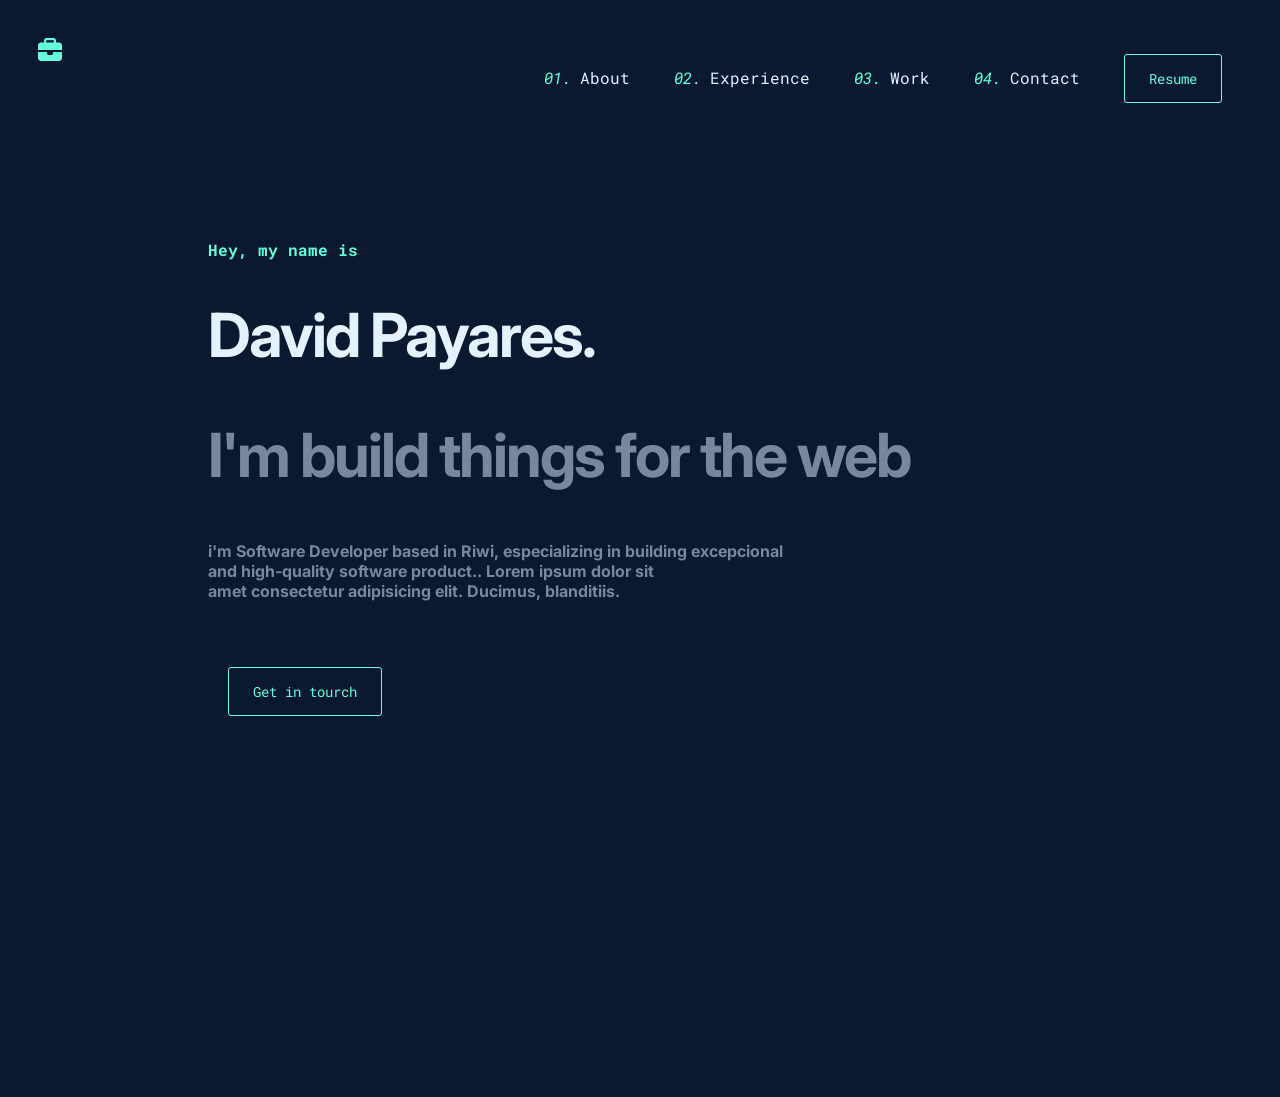
==== src/index.html @ c7815cc5 "Primer commit" ====
<!DOCTYPE html>
<html lang="en">
<head>
    <meta charset="UTF-8">
    <meta name="viewport" content="width=device-width, initial-scale=1.0">
    <link rel="stylesheet" href="./style/style.css">
    <link rel="stylesheet" href="<link rel="stylesheet" href="https://cdn.jsdelivr.net/npm/bootstrap@4.3.1/dist/css/bootstrap.min.css" integrity="sha384-ggOyR0iXCbMQv3Xipma34MD+dH/1fQ784/j6cY/iJTQUOhcWr7x9JvoRxT2MZw1T" crossorigin="anonymous">
    <link rel="preconnect" href="https://fonts.googleapis.com">
    <link rel="preconnect" href="https://fonts.gstatic.com" crossorigin>
    <link href="https://fonts.googleapis.com/css2?family=Inter:wght@400;500;600;700;800&family=Roboto+Mono:wght@400;500&display=swap" rel="stylesheet">
    <link rel="stylesheet" href="https://cdnjs.cloudflare.com/ajax/libs/font-awesome/6.7.2/css/all.min.css">
    <link type="icon-img" rel="icon" href="./img/briefcase.svg">

    <title>David Payares || Portafolio</title>
</head>
<body>
    <header>
        <nav>
            <i class="fa-solid fa-briefcase"></i>
            <ul>
                <li>
                    <a href="./page/about.html"><i> 01. </i>About</a>
                    <a href="./page/experience.html"><i>02. </i>Experience</a>
                    <a href="./page/work.html"><i>03. </i>Work</a>
                    <a href="./page/contact.html"><i>04. </i>Contact</a>
                    <button type="button">Resume</button>
                </li>
            </ul>
        </nav>
    </header>
    <main>
        <div class="text-content">
            <p id="saludo">Hey, my name is </p>
            <h1>David Payares.</h1>
            <h2>I'm build things for the web</h2>
            <p id="description-me">i'm Software Developer based in Riwi, especializing in building excepcional <br>
            and high-quality software product.. Lorem ipsum dolor sit <br>
            amet consectetur adipisicing elit. Ducimus, blanditiis.</p>
            <button type="button">Get in tourch</button>

        </div>
       
    </main>
</body>
</html>
---- src/style/style.css ----
body {
    display: flex;
    flex-direction: column;
    justify-content: space-between;
    background-color: #0A1930;
    font-family: 'inter', sans-serif;
    

}
h1 , p {
    font-family: 'Inter', sans-serif;
    font-weight: 700;
}
h1, h2{
    font-size: clamp(2.5rem, 6vw, 3.8rem);
    font-weight: 700;
    letter-spacing: -2px;
    line-height: 1.15;
    color: #E6F1FF;
}
h2 {
    color: rgba(148, 163, 184, 0.8);
}
h2:hover {
    color: rgba(226, 232, 240, 1);
}
nav {
    background-color: transparent;
    display: flex;
    justify-content: space-between;
    padding: 30px;
}
img {
    width: 50px;
    height: auto;
    border-radius: 50%;
}
ul li a {
    padding: 20px;
    text-decoration: none;
    color: #E6F1FF;
    font-family: 'Roboto Mono', monospace;
 
    
}
button {
    display: inline-block;
    padding: 14px 24px;
    margin-right: 20px;
    margin-left: 20px;

    background: transparent;
    color: #64FFDA;
    border: 1px solid #64FFDA;
    border-radius: 3px;

    font-family: monospace;
    font-size: 14px;
    text-decoration: none;

    cursor: pointer;
    transition: background-color 0.3s ease;
    font-family: 'Roboto Mono', monospace;
}
ul li button:hover {
    background-color: rgba(100, 255, 218, 0.1);
}
main button:hover {
    background-color: rgba(100, 255, 218, 0.1);
}

ul li {
    list-style-type: none;
    
}
main {
    background-color: transparent;
    margin-top: 40px;
    height: 100vh;
}
.text-content {
    margin-top: 50px;
    margin-left: 200px;
    color: #E6F1FF;
    
}

.text-content button {
    margin-top: 50px;
}
#saludo {
    color: #64FFDA;
    font-family: 'Roboto Mono', monospace;

}
.fa-briefcase {
    color: #64FFDA;
    font-size: 24px;
}
ul li a i{
    color: #64FFDA;
}
ul li a:hover {
    color: rgba(148, 163, 184, 0.8)
}
#description-me {
    color: rgba(148, 163, 184, 0.8);
    margin-top: 10px;

}
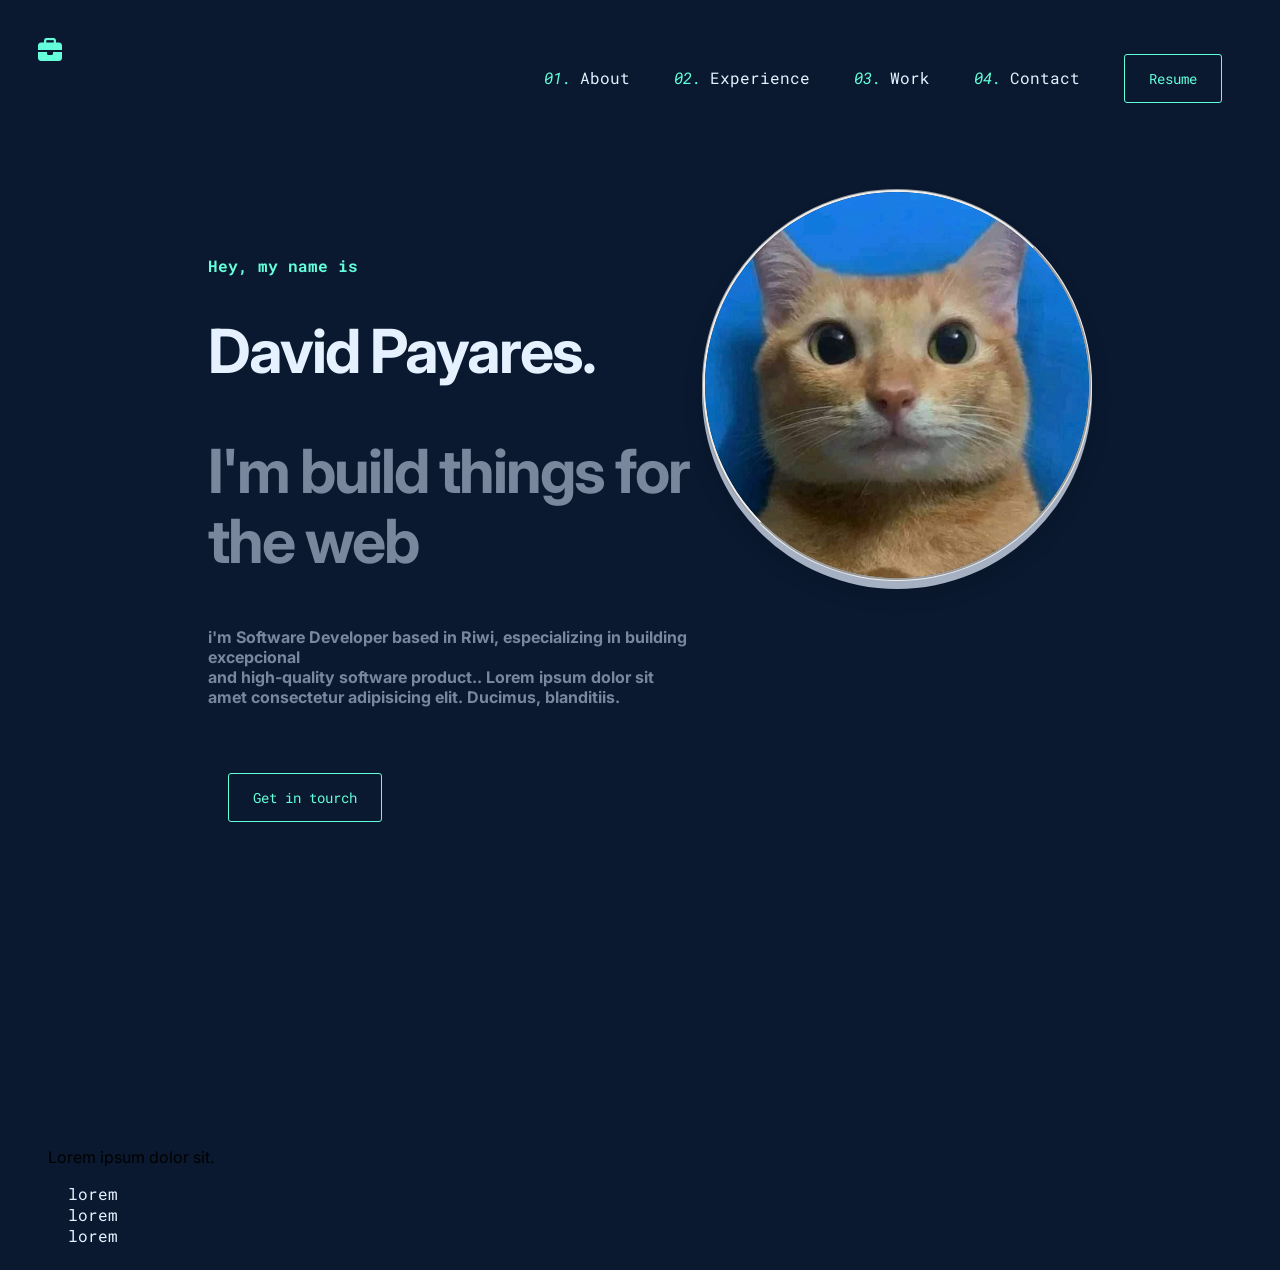
==== commit 271f3e8c: "Mejora en el home, inicio de pagina about" ====
--- a/src/index.html
+++ b/src/index.html
@@ -37,9 +37,27 @@
             and high-quality software product.. Lorem ipsum dolor sit <br>
             amet consectetur adipisicing elit. Ducimus, blanditiis.</p>
             <button type="button">Get in tourch</button>
-
+            
         </div>
+        <div class="img-perfil-pr">
+                <img src="./img/perfil.jpeg" alt="">
+        </div>
+        
        
     </main>
+    <footer>
+        <div>
+            <ul>
+                <li><a href=""></a></li>
+                <li><a href=""></a></li>
+                <li>Lorem ipsum dolor sit.</li>
+            </ul>
+        </div>
+        <ul>
+            <li><a href="">lorem</a></li>
+            <li><a href="">lorem</a></li>
+            <li><a href="">lorem</a></li>
+        </ul>
+    </footer>
 </body>
 </html>
--- a/src/style/style.css
+++ b/src/style/style.css
@@ -77,11 +77,16 @@
     background-color: transparent;
     margin-top: 40px;
     height: 100vh;
+    display: flex;
+    justify-content: space-between;
+   
+    
 }
 .text-content {
     margin-top: 50px;
     margin-left: 200px;
     color: #E6F1FF;
+    
     
 }
 
@@ -107,4 +112,30 @@
     color: rgba(148, 163, 184, 0.8);
     margin-top: 10px;
 
-}+}
+.img-perfil-pr {
+    background-color: black;
+    margin-right: 20vh;
+    display: inline-grid;
+    height: min-content;
+    border-radius: 50%;
+    border-style: groove;
+    box-shadow: 
+    0 8px 0 #a5b1c2, 
+    0 15px 20px rgba(0, 0, 0, 0.15);
+  
+    transition: transform 0.2s ease, box-shadow 0.2s ease;
+    cursor: pointer;
+
+}
+.img-perfil-pr img {
+    width: 30vw;
+    height: auto;
+}
+#main{
+    display: flex;
+    flex-direction: column;
+    color: aliceblue;
+    
+}
+
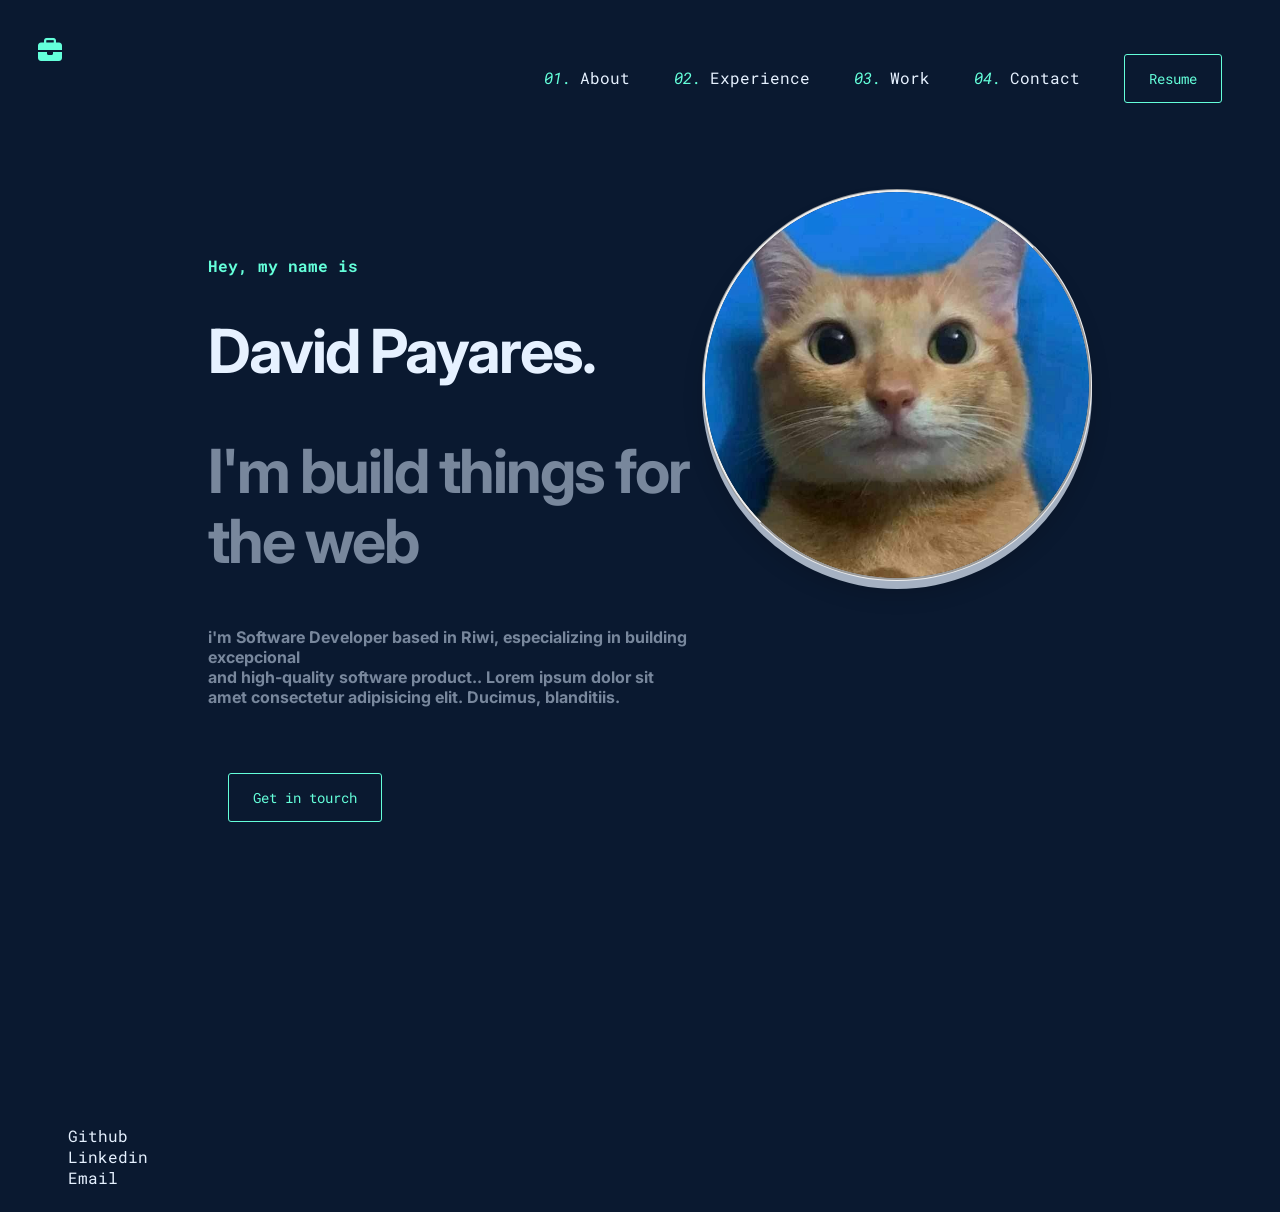
==== commit 6839fc17: "Cambios estilos" ====
--- a/src/index.html
+++ b/src/index.html
@@ -45,19 +45,14 @@
         
        
     </main>
-    <footer>
-        <div>
+   <footer>
+            <img src="" alt="">
+            <span><a href=""></a></span>
             <ul>
-                <li><a href=""></a></li>
-                <li><a href=""></a></li>
-                <li>Lorem ipsum dolor sit.</li>
+                <li><a href="">Github</a></li>
+                <li><a href="">Linkedin</a></li>
+                <li><a href="">Email</a></li>
             </ul>
-        </div>
-        <ul>
-            <li><a href="">lorem</a></li>
-            <li><a href="">lorem</a></li>
-            <li><a href="">lorem</a></li>
-        </ul>
     </footer>
 </body>
 </html>
--- a/src/style/style.css
+++ b/src/style/style.css
@@ -136,6 +136,94 @@
     display: flex;
     flex-direction: column;
     color: aliceblue;
-    
-}
-
+    padding: 20px;
+    margin: 20px;
+    
+}
+.main-fr {
+    display: grid;
+    grid-template-columns: 2fr 1fr 1fr;
+    gap: 20px;
+    padding: 30px;
+    border-top: 1px solid;
+    border-bottom: 1px solid;
+    
+
+    
+}
+
+#img-about {
+    border-right: 2px solid;
+    place-content: center;
+    object-fit: cover;
+    
+    
+
+
+}
+
+#img-about img {
+    width: 200px;
+}
+
+.container-2 {
+    margin: 20px;
+    display: flex;
+    border-top: 2px solid ;
+    border-bottom: 2px solid;
+    padding: 20px;
+
+    
+
+}
+
+.text-sr {
+    width: 40vw;
+}
+
+.ul-li {
+    display: grid;
+    grid-template-columns: 1fr 1fr ;
+    gap: 20px;
+    
+}
+.ul-li li{
+    border: 2px solid;
+    border-radius: 5px;
+    padding: 20px;
+    place-content: center;
+}
+.ul-li li a {
+    padding: 20px;
+    top: 50%;
+    align-self: center;
+   
+    
+}
+.container-3 {
+    display: flex;
+    border-top: 1px solid;
+    border-bottom: 1px solid;
+    margin: 20px;
+    gap: 30rem;
+    
+}
+.section-ed {
+    margin: 20px;
+    
+}
+.section-qs {
+    margin-top: 20px;
+    
+}
+.container-4 {
+    display: flex;
+}
+.section-hb ul {
+    display: flex;
+    gap: 10rem;
+    margin-left: 10rem;
+}
+footer {
+    
+}
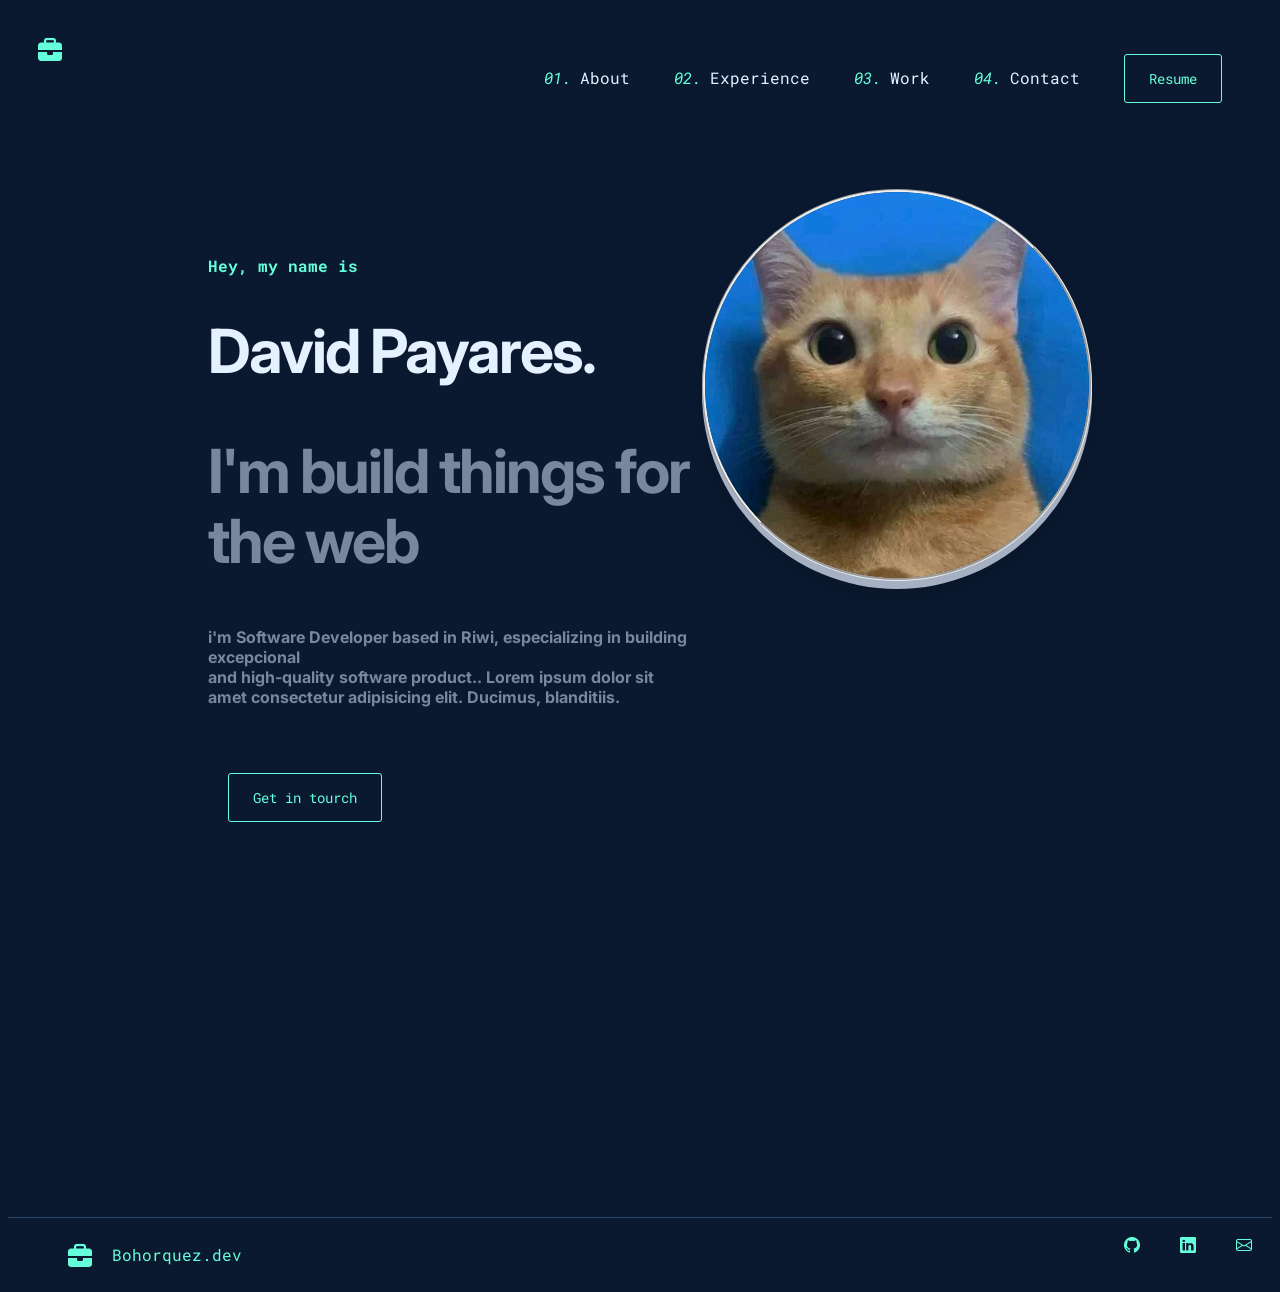
==== commit 504129c4: "creacion de work" ====
--- a/src/index.html
+++ b/src/index.html
@@ -5,6 +5,7 @@
     <meta name="viewport" content="width=device-width, initial-scale=1.0">
     <link rel="stylesheet" href="./style/style.css">
     <link rel="stylesheet" href="<link rel="stylesheet" href="https://cdn.jsdelivr.net/npm/bootstrap@4.3.1/dist/css/bootstrap.min.css" integrity="sha384-ggOyR0iXCbMQv3Xipma34MD+dH/1fQ784/j6cY/iJTQUOhcWr7x9JvoRxT2MZw1T" crossorigin="anonymous">
+    <link rel="stylesheet" href="https://cdn.jsdelivr.net/npm/bootstrap-icons@1.13.2/font/bootstrap-icons.min.css">
     <link rel="preconnect" href="https://fonts.googleapis.com">
     <link rel="preconnect" href="https://fonts.gstatic.com" crossorigin>
     <link href="https://fonts.googleapis.com/css2?family=Inter:wght@400;500;600;700;800&family=Roboto+Mono:wght@400;500&display=swap" rel="stylesheet">
@@ -46,12 +47,20 @@
        
     </main>
    <footer>
-            <img src="" alt="">
-            <span><a href=""></a></span>
+            <div>
+                
+                <ul>
+                    <i class="fa-solid fa-briefcase"></i>
+                    <li>
+                         <a href="">Bohorquez.dev</a>
+                    </li>
+                </ul>
+               
+            </div>
             <ul>
-                <li><a href="">Github</a></li>
-                <li><a href="">Linkedin</a></li>
-                <li><a href="">Email</a></li>
+                <li><a href="https://github.com/bohorquedev" target="_blank"><i class="bi bi-github w-30px h-auto"></i></a></li>
+                <li><a href=""><i class="bi bi-linkedin"></i></a></li>
+                <li><a href=""><i class="bi bi-envelope "></i></a></li>
             </ul>
     </footer>
 </body>
--- a/src/style/style.css
+++ b/src/style/style.css
@@ -132,98 +132,28 @@
     width: 30vw;
     height: auto;
 }
-#main{
+footer {
+    border-top: 1px solid #294766;
+    margin-top: 8rem;
     display: flex;
-    flex-direction: column;
-    color: aliceblue;
-    padding: 20px;
-    margin: 20px;
-    
+    justify-content: space-between;
 }
-.main-fr {
-    display: grid;
-    grid-template-columns: 2fr 1fr 1fr;
-    gap: 20px;
-    padding: 30px;
-    border-top: 1px solid;
-    border-bottom: 1px solid;
-    
+footer ul{
+    display: flex ;
+}
+
+footer div ul li a {
+    text-decoration: none;
+    align-self: center;
+    top: 0;
+    color: #64FFDA;
 
     
 }
-
-#img-about {
-    border-right: 2px solid;
-    place-content: center;
-    object-fit: cover;
-    
-    
-
-
-}
-
-#img-about img {
-    width: 200px;
-}
-
-.container-2 {
-    margin: 20px;
-    display: flex;
-    border-top: 2px solid ;
-    border-bottom: 2px solid;
-    padding: 20px;
+footer div {
+   display: flex;
+   padding-left: 20px;
+   padding-top: 10px;
 
     
-
 }
-
-.text-sr {
-    width: 40vw;
-}
-
-.ul-li {
-    display: grid;
-    grid-template-columns: 1fr 1fr ;
-    gap: 20px;
-    
-}
-.ul-li li{
-    border: 2px solid;
-    border-radius: 5px;
-    padding: 20px;
-    place-content: center;
-}
-.ul-li li a {
-    padding: 20px;
-    top: 50%;
-    align-self: center;
-   
-    
-}
-.container-3 {
-    display: flex;
-    border-top: 1px solid;
-    border-bottom: 1px solid;
-    margin: 20px;
-    gap: 30rem;
-    
-}
-.section-ed {
-    margin: 20px;
-    
-}
-.section-qs {
-    margin-top: 20px;
-    
-}
-.container-4 {
-    display: flex;
-}
-.section-hb ul {
-    display: flex;
-    gap: 10rem;
-    margin-left: 10rem;
-}
-footer {
-    
-}
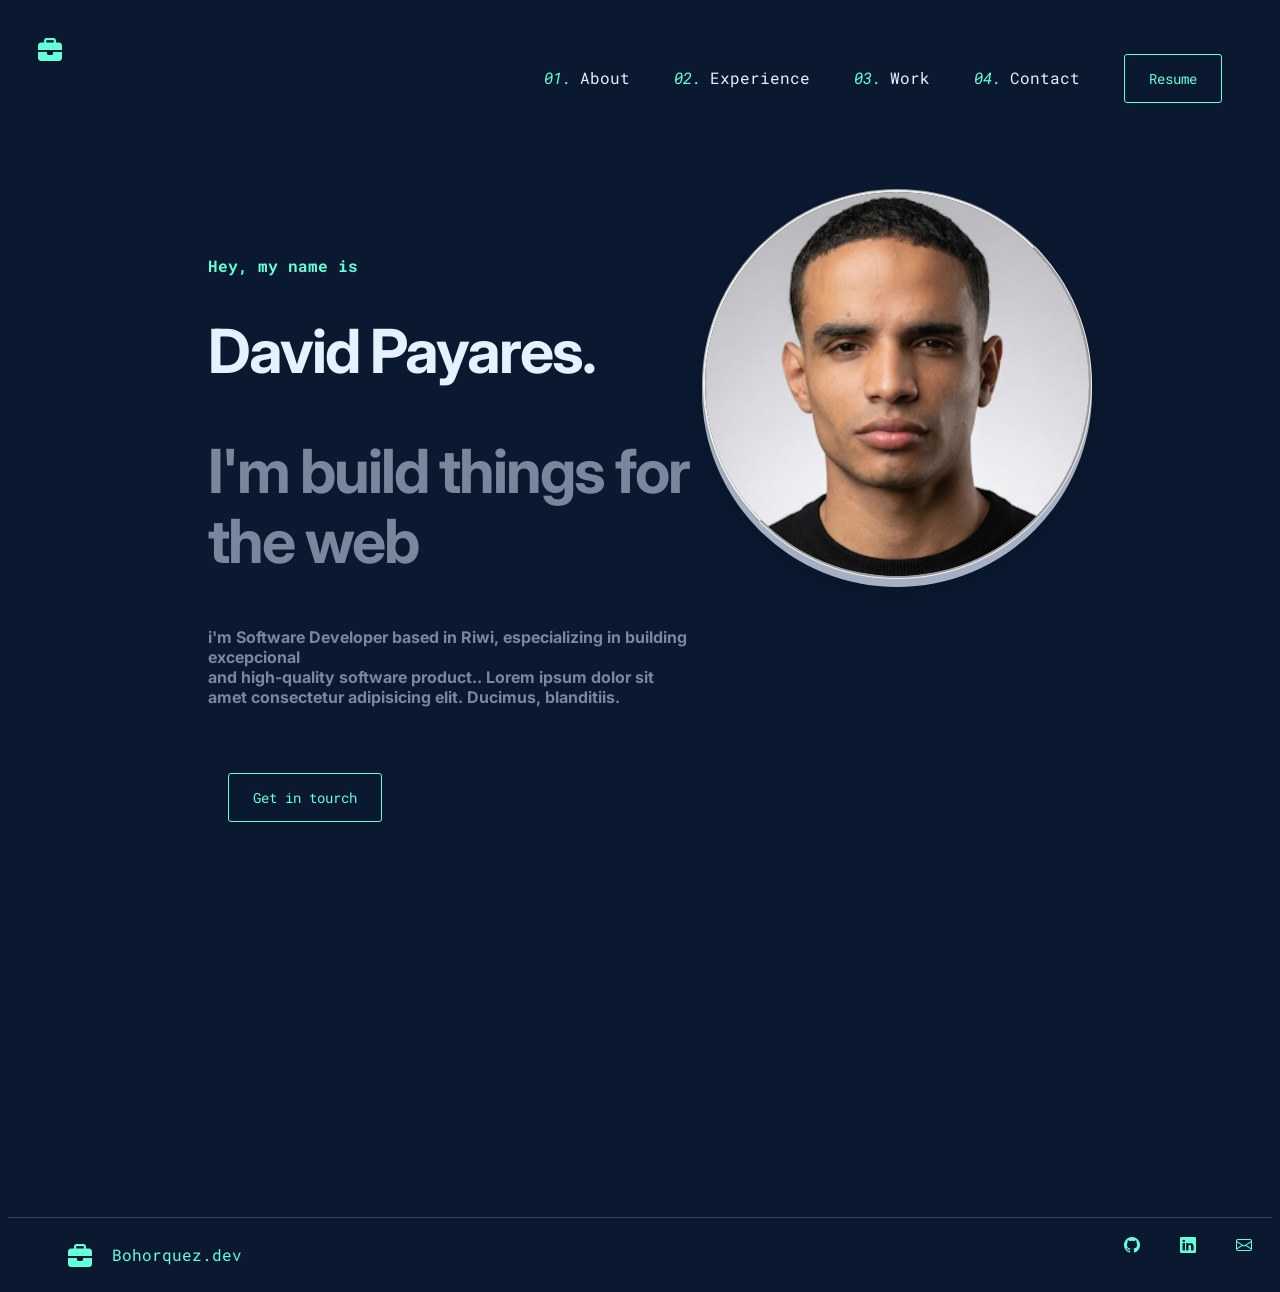
==== commit 8867edc9: "Creacion contacto, mejora del experience..." ====
--- a/src/index.html
+++ b/src/index.html
@@ -41,7 +41,7 @@
             
         </div>
         <div class="img-perfil-pr">
-                <img src="./img/perfil.jpeg" alt="">
+                <img src="./img/perfil.png" alt="">
         </div>
         
        
